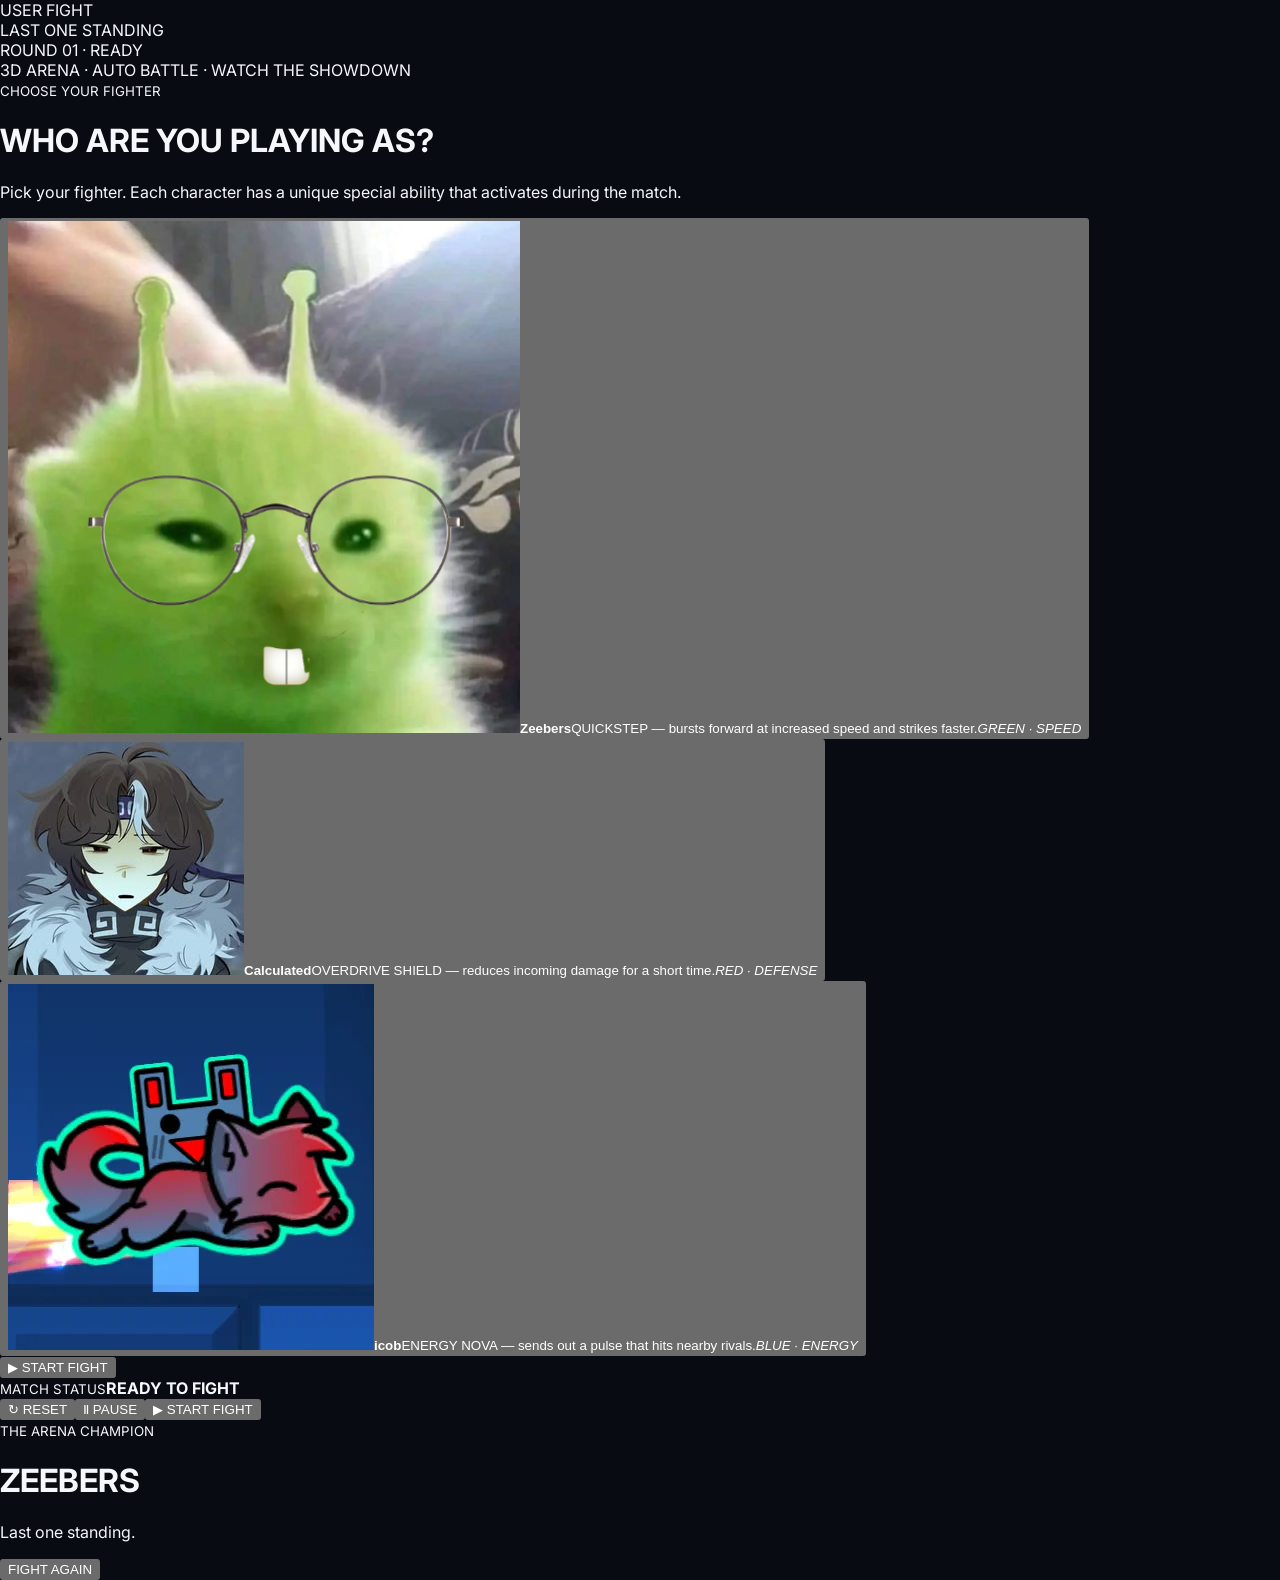
==== index.html @ 6d0754a8 "Fix start screen and add fighter selection and special abilities" ====
<!doctype html>
<html lang="en">
<head>
<meta charset="utf-8">
<meta name="viewport" content="width=device-width,initial-scale=1">
<meta name="theme-color" content="#080b12">
<title>USER FIGHT — Last One Standing</title>
<style>
@import url('https://fonts.googleapis.com/css2?family=Barlow+Condensed:wght@500;600;700;800;900&family=Inter:wght@400;500;600;700;800&display=swap');
:root{color-scheme:dark;--bg:#080b12;--panel:rgba(13,18,29,.88);--line:rgba(255,255,255,.1);--muted:#8490a5}
*{box-sizing:border-box}body{margin:0;background:var(--bg);color:#f5f7fb;font-family:Inter,system-ui,sans-serif;overflow:hidden}
#scene{position:fixed;inset:0}canvas{display:block;width:100%;height:100%}
.vignette{position:fixed;inset:0;pointer-events:none;background:radial-gradient(ellipse at 50% 48%,transparent 30%,rgba(3,5,10,.35) 100%),linear-gradient(180deg,rgba(4,7,13,.55),transparent 25%,transparent 70%,rgba(4,7,13,.65)}
.top{position:fixed;top:22px;left:26px;right:26px;display:flex;align-items:center;justify-content:space-between;pointer-events:none}
.brand{font:900 25px 'Barlow Condensed',sans-serif;letter-spacing:2px}.brand span{color:#9efc78}.sub{font-size:10px;letter-spacing:2.8px;color:#8792a5;margin-top:2px}
.pill{border:1px solid var(--line);background:rgba(10,14,23,.75);border-radius:999px;padding:9px 14px;font-size:10px;letter-spacing:1.8px;color:#cbd4e3}
.hud{position:fixed;top:100px;left:26px;width:min(270px,calc(100vw - 52px));display:grid;gap:10px}
.fighter{padding:13px 14px;background:var(--panel);border:1px solid var(--line);border-radius:12px;backdrop-filter:blur(16px);transition:.25s}
.fighter.out{opacity:.38;filter:grayscale(1)}.fighter-head{display:flex;align-items:center;justify-content:space-between;margin-bottom:10px}
.name{display:flex;align-items:center;gap:9px;font-weight:800;font-size:13px;letter-spacing:.4px}.dot{width:9px;height:9px;border-radius:50%;box-shadow:0 0 13px currentColor}
.hptext{font:700 11px 'Barlow Condensed';letter-spacing:1px;color:#b9c4d4}
.bar{height:7px;background:#252c3a;border-radius:9px;overflow:hidden}.fill{height:100%;width:100%;border-radius:9px;transition:width .2s}
.footer{position:fixed;left:26px;right:26px;bottom:22px;display:flex;align-items:end;justify-content:space-between;gap:14px}
.status{background:var(--panel);border:1px solid var(--line);border-radius:12px;padding:12px 15px;min-width:180px;backdrop-filter:blur(16px)}
.status small{display:block;color:var(--muted);font-size:9px;letter-spacing:2px;margin-bottom:4px}.status strong{font:800 22px 'Barlow Condensed';letter-spacing:1px}
.controls{display:flex;gap:8px;pointer-events:auto}
button{border:1px solid rgba(255,255,255,.16);background:rgba(16,22,34,.9);color:#f5f7fb;border-radius:9px;padding:12px 17px;font:800 11px Inter;letter-spacing:1px;cursor:pointer;backdrop-filter:blur(12px);transition:.2s}
button:hover{background:#273247;transform:translateY(-2px)}button.primary{background:#a2fa7d;color:#09110a;border-color:#a2fa7d}button.primary:hover{background:#c1ff9f}
.log{position:fixed;right:26px;top:100px;width:230px;max-height:210px;overflow:hidden;text-align:right;pointer-events:none}
.log div{font-size:10px;color:#b7c1d0;margin-bottom:8px;text-shadow:0 2px 8px #000}.log b{color:white}
.overlay{position:fixed;inset:0;display:grid;place-items:center;background:rgba(4,7,13,.5);backdrop-filter:blur(7px);opacity:0;pointer-events:none;transition:.35s}
.overlay.show{opacity:1;pointer-events:auto}.winner{padding:34px 45px;text-align:center;border:1px solid rgba(255,255,255,.18);border-radius:18px;background:rgba(10,15,24,.92);box-shadow:0 20px 90px #0008;min-width:min(390px,90vw)}
.winner small{font-size:10px;letter-spacing:4px;color:#a6b2c5}.winner h1{font:900 clamp(48px,10vw,76px)/.95 'Barlow Condensed';margin:14px 0 8px;text-transform:uppercase}.winner p{color:#aab5c6;font-size:12px;margin:0 0 22px}
.hint{position:fixed;right:26px;bottom:95px;color:#8792a5;font-size:9px;letter-spacing:1.5px;text-align:right}
.ready-screen{position:fixed;inset:0;z-index:20;display:grid;place-items:center;padding:18px;background:rgba(4,7,13,.78);backdrop-filter:blur(9px);transition:opacity .25s,visibility .25s}
.ready-screen.hidden{opacity:0;visibility:hidden;pointer-events:none}
.ready-card{text-align:center;width:min(760px,100%);max-height:92vh;overflow:auto;padding:28px;border:1px solid rgba(255,255,255,.16);border-radius:18px;background:rgba(9,14,23,.98);box-shadow:0 20px 80px #0009}
.ready-card small{color:#a6b2c5;font-size:10px;letter-spacing:4px}
.ready-card h1{font:900 clamp(38px,8vw,62px)/.95 'Barlow Condensed';margin:12px 0 8px}
.ready-card p{font-size:12px;color:#aab5c6;margin:0 0 20px}
.ready-card button{font-size:14px;padding:16px 30px;min-width:210px;box-shadow:0 0 28px #a2fa7d35}\n.pick-grid{display:grid;grid-template-columns:repeat(3,minmax(0,1fr));gap:12px;margin:22px 0}\n.pick-card{min-width:0;text-align:left;padding:14px;border:1px solid #ffffff22;border-radius:13px;background:#111a29;color:#fff;cursor:pointer;transition:.2s}\n.pick-card.selected{border:2px solid var(--pick);background:#1a2736;box-shadow:0 0 24px color-mix(in srgb,var(--pick) 25%,transparent)}\n.pick-card img{width:100%;aspect-ratio:1;object-fit:cover;border-radius:9px;background:#080b12;margin-bottom:10px}\n.pick-card strong{display:block;font-size:14px;margin-bottom:5px}\n.pick-card span{display:block;font-size:11px;line-height:1.5;color:#aab5c6}\n.pick-card em{display:block;font-style:normal;font-size:9px;letter-spacing:1.3px;color:var(--pick);margin-top:9px}\n.fighter .ability-line{font-size:9px;letter-spacing:.5px;color:#aebbd0;margin-top:8px}\n#start{position:relative;z-index:10;box-shadow:0 0 18px #a2fa7d33}\n@media(max-width:600px){.ready-card{padding:20px 14px}.pick-grid{gap:7px}.pick-card{padding:8px}.pick-card strong{font-size:11px}.pick-card span{font-size:9px}.pick-card em{font-size:8px}}
@media(max-width:650px){.top{top:14px;left:14px;right:14px}.brand{font-size:21px}.hud{top:76px;left:14px;width:190px;gap:7px}.fighter{padding:10px}.log{right:14px;top:76px;width:135px}.footer{left:14px;right:14px;bottom:14px;align-items:stretch;flex-direction:column}.status{min-width:0;padding:9px 12px}.status strong{font-size:18px}.controls button{flex:1;padding:11px 8px}.hint{display:none}.pill{font-size:8px;padding:7px 9px}}
</style>
</head>
<body>
<div id="scene"></div><div class="vignette"></div>
<header class="top"><div><div class="brand">USER <span>FIGHT</span></div><div class="sub">LAST ONE STANDING</div></div><div class="pill" id="round">ROUND 01 · READY</div></header>
<section class="hud" id="hud"></section><aside class="log" id="log"></aside>
<div class="hint">3D ARENA · AUTO BATTLE · WATCH THE SHOWDOWN</div>
<div class="ready-screen" id="readyScreen"><div class="ready-card"><small>CHOOSE YOUR FIGHTER</small><h1>WHO ARE YOU PLAYING AS?</h1><p>Pick your fighter. Each character has a unique special ability that activates during the match.</p><div class="pick-grid" id="pickGrid"><button class="pick-card selected" data-pick="0" style="--pick:#48ed72"><img src="pfp/zeebers.png" alt="Zeebers"><strong>Zeebers</strong><span>QUICKSTEP — bursts forward at increased speed and strikes faster.</span><em>GREEN · SPEED</em></button><button class="pick-card" data-pick="1" style="--pick:#ff4e59"><img src="pfp/calculated.png" alt="Calculated"><strong>Calculated</strong><span>OVERDRIVE SHIELD — reduces incoming damage for a short time.</span><em>RED · DEFENSE</em></button><button class="pick-card" data-pick="2" style="--pick:#4d8dff"><img src="pfp/icob.png" alt="icob"><strong>icob</strong><span>ENERGY NOVA — sends out a pulse that hits nearby rivals.</span><em>BLUE · ENERGY</em></button></div><button class="primary" id="bigStart">▶ START FIGHT</button></div></div>
<footer class="footer"><div class="status"><small>MATCH STATUS</small><strong id="status">READY TO FIGHT</strong></div><div class="controls"><button id="reset">↻ RESET</button><button id="pause">Ⅱ PAUSE</button><button class="primary" id="start">▶ START FIGHT</button></div></footer>
<div class="overlay" id="overlay"><div class="winner"><small>THE ARENA CHAMPION</small><h1 id="winnerName">ZEEBERS</h1><p id="winnerText">Last one standing.</p><button class="primary" id="again">FIGHT AGAIN</button></div></div>
<script type="importmap">{"imports":{"three":"https://cdn.jsdelivr.net/npm/three@0.160.0/build/three.module.js"}}</script>
<script type="module">
import * as THREE from 'three';
const mount=document.querySelector('#scene');
const scene=new THREE.Scene();scene.background=new THREE.Color(0x080b12);scene.fog=new THREE.FogExp2(0x080b12,.025);
const camera=new THREE.PerspectiveCamera(48,innerWidth/innerHeight,.1,100);camera.position.set(0,10,17);camera.lookAt(0,1,0);
const renderer=new THREE.WebGLRenderer({antialias:true});renderer.setPixelRatio(Math.min(devicePixelRatio,2));renderer.setSize(innerWidth,innerHeight);renderer.shadowMap.enabled=true;renderer.shadowMap.type=THREE.PCFSoftShadowMap;renderer.toneMapping=THREE.ACESFilmicToneMapping;renderer.toneMappingExposure=1.25;mount.appendChild(renderer.domElement);
scene.add(new THREE.HemisphereLight(0xa9c9ff,0x17101f,2));
const key=new THREE.DirectionalLight(0xffffff,3.2);key.position.set(-5,12,7);key.castShadow=true;key.shadow.mapSize.set(2048,2048);scene.add(key);
const rim=new THREE.PointLight(0x5c79ff,35,25);rim.position.set(7,5,-5);scene.add(rim);
const floor=new THREE.Mesh(new THREE.CylinderGeometry(9,9,.5,64),new THREE.MeshStandardMaterial({color:0x151c2a,metalness:.55,roughness:.55}));floor.position.y=-.28;floor.receiveShadow=true;scene.add(floor);
const ring=new THREE.Mesh(new THREE.TorusGeometry(8.65,.07,10,100),new THREE.MeshBasicMaterial({color:0x8294b7}));ring.rotation.x=Math.PI/2;ring.position.y=.02;scene.add(ring);
for(let i=0;i<24;i++){const a=i/24*Math.PI*2;const p=new THREE.Mesh(new THREE.BoxGeometry(.16,.65,.16),new THREE.MeshStandardMaterial({color:0x34425b,emissive:0x101d35,metalness:.6}));p.position.set(Math.cos(a)*8.6,.25,Math.sin(a)*8.6);p.castShadow=true;scene.add(p)}
const grid=new THREE.GridHelper(40,40,0x253047,0x151d2b);grid.position.y=-.55;scene.add(grid);
const fighters=[
 {name:'Zeebers',slug:'zeebers',color:0x48ed72,hex:'#48ed72',hp:100,ability:'QUICKSTEP'},
 {name:'Calculated',slug:'calculated',color:0xff4e59,hex:'#ff4e59',hp:100,ability:'OVERDRIVE SHIELD'},
 {name:'icob',slug:'icob',color:0x4d8dff,hex:'#4d8dff',hp:100,ability:'ENERGY NOVA'}
];
// Put each fighter's square avatar image in /pfp using these exact filenames.
const pfpLoader=new THREE.TextureLoader();
function loadPfp(f){
 const texture=pfpLoader.load('pfp/'+f.slug+'.png',undefined,undefined,()=>console.info('No pfp/'+f.slug+'.png found; using the default head.'));
 texture.colorSpace=THREE.SRGBColorSpace;
 return texture;
}
const hud=document.querySelector('#hud');
fighters.forEach((f,i)=>{const el=document.createElement('div');el.className='fighter';el.innerHTML='<div class="fighter-head"><div class="name"><i class="dot" style="background:'+f.hex+';color:'+f.hex+'"></i>'+f.name+' <span class="you-tag" id="you'+i+'" style="display:none;color:'+f.hex+';font-size:9px">YOU</span></div><span class="hptext" id="hptext'+i+'">100 / 100</span></div><div class="bar"><div class="fill" id="hp'+i+'" style="background:'+f.hex+';box-shadow:0 0 12px '+f.hex+'"></div></div><div class="ability-line" id="ability'+i+'">SPECIAL: '+f.ability+'</div>';hud.appendChild(el);f.el=el;f.hpEl=el.querySelector('.fill');f.hpText=el.querySelector('.hptext');f.abilityEl=el.querySelector('.ability-line');f.youEl=el.querySelector('.you-tag')});
function makeFighter(f,i){
 const root=new THREE.Group();scene.add(root);
 const mat=new THREE.MeshStandardMaterial({color:f.color,roughness:.38,metalness:.2,emissive:f.color,emissiveIntensity:.12});
 const dark=new THREE.MeshStandardMaterial({color:0x111827,metalness:.3,roughness:.5});
 const body=new THREE.Mesh(new THREE.CapsuleGeometry(.42,.78,6,12),mat);body.position.y=1.12;body.castShadow=true;root.add(body);
 const avatarTexture=loadPfp(f);
 const headMaterial=new THREE.MeshStandardMaterial({color:0xffffff,map:avatarTexture,roughness:.72});
 const head=new THREE.Mesh(new THREE.SphereGeometry(.38,32,24),headMaterial);head.position.y=1.92;head.castShadow=true;root.add(head);
 const visor=new THREE.Mesh(new THREE.BoxGeometry(.42,.1,.16),new THREE.MeshBasicMaterial({color:f.color}));visor.position.set(0,1.98,.29);root.add(visor);
 const arms=[];for(const s of [-1,1]){const arm=new THREE.Mesh(new THREE.CapsuleGeometry(.13,.48,4,8),mat);arm.position.set(s*.53,1.25,0);arm.rotation.z=s*-.25;arm.castShadow=true;root.add(arm);arms.push(arm)}
 for(const s of [-1,1]){const leg=new THREE.Mesh(new THREE.CapsuleGeometry(.16,.48,4,8),dark);leg.position.set(s*.2,.43,0);leg.castShadow=true;root.add(leg)}
 const aura=new THREE.Mesh(new THREE.TorusGeometry(.62,.035,8,32),new THREE.MeshBasicMaterial({color:f.color,transparent:true,opacity:.85}));aura.rotation.x=Math.PI/2;aura.position.y=.08;root.add(aura);
 const glow=new THREE.PointLight(f.color,2.3,4);glow.position.y=1.2;root.add(glow);
 f.root=root;f.body=body;f.arms=arms;f.aura=aura;f.glow=glow;f.alive=true;f.hp=100;f.cooldown=Math.random();f.hitFlash=0;f.phase=Math.random()*6;f.abilityCooldown=3+i*1.7;f.speedBoost=0;f.shieldTime=0;
 const start=[[-4,0],[4,0],[0,-4.4]][i];root.position.set(start[0],0,start[1]);return f;
}
fighters.forEach(makeFighter);
let running=false,ended=false,elapsed=0,last=0,round=1,logs=[],selectedFighter=0;
const status=document.querySelector('#status'),logEl=document.querySelector('#log'),overlay=document.querySelector('#overlay');
function log(msg){logs.unshift(msg);logs=logs.slice(0,5);logEl.innerHTML=logs.map(x=>'<div>'+x+'</div>').join('')}
function updateHud(){fighters.forEach((f,i)=>{f.hpEl.style.width=Math.max(0,f.hp)+'%';f.hpText.textContent=Math.ceil(f.hp)+' / 100';f.el.classList.toggle('out',!f.alive);f.youEl.style.display=i===selectedFighter?'inline':'none';f.abilityEl.textContent='SPECIAL: '+f.ability+(f.shieldTime>0?' · SHIELDED':f.speedBoost>0?' · QUICKSTEP ACTIVE':f.abilityCooldown>0?' · CHARGING':' · READY')})}\nfunction chooseFighter(i){if(running)return;selectedFighter=i;document.querySelectorAll('.pick-card').forEach(card=>card.classList.toggle('selected',Number(card.dataset.pick)===i));updateHud();}\ndocument.querySelectorAll('.pick-card').forEach(card=>card.addEventListener('click',()=>chooseFighter(Number(card.dataset.pick))));
function reset(){running=false;ended=false;document.querySelector('#readyScreen').classList.remove('hidden');elapsed=0;logs=[];logEl.innerHTML='';overlay.classList.remove('show');status.textContent='READY TO FIGHT';document.querySelector('#round').textContent='ROUND '+String(round).padStart(2,'0')+' · READY';fighters.forEach((f,i)=>{f.hp=100;f.alive=true;f.cooldown=.5+i*.2;f.abilityCooldown=3+i*1.7;f.speedBoost=0;f.shieldTime=0;f.root.visible=true;f.root.position.set([[-4,0],[4,0],[0,-4.4]][i][0],0,[[-4,0],[4,0],[0,-4.4]][i][1]);f.root.rotation.set(0,0,0);f.body.material.emissiveIntensity=.12});updateHud();document.querySelector('#pause').textContent='Ⅱ PAUSE';document.querySelector('#start').textContent='▶ START FIGHT'}
function finish(w){running=false;ended=true;status.textContent='MATCH COMPLETE';document.querySelector('#round').textContent='ROUND '+String(round).padStart(2,'0')+' · COMPLETE';document.querySelector('#winnerName').textContent=w.name;document.querySelector('#winnerName').style.color=w.hex;document.querySelector('#winnerText').textContent=w.name+' is the last one standing.';overlay.classList.add('show');log('<b>'+w.name+'</b> wins the match!')}
function damage(f,amount,attacker){if(!f.alive)return;if(f.shieldTime>0)amount*=.45;f.hp=Math.max(0,f.hp-amount);f.hitFlash=.22;f.root.position.x+=Math.sign(f.root.position.x-attacker.root.position.x)*.22;f.root.position.z+=Math.sign(f.root.position.z-attacker.root.position.z)*.22;updateHud();if(f.hp<=0){f.alive=false;f.root.rotation.z=(Math.random()-.5)*.35;f.root.position.y=-.18;log('<b>'+f.name+'</b> has been eliminated');const alive=fighters.filter(x=>x.alive);if(alive.length===1)finish(alive[0])}}
function start(){if(ended)reset();document.querySelector('#readyScreen').classList.add('hidden');running=true;status.textContent='FIGHT IN PROGRESS';document.querySelector('#round').textContent='ROUND '+String(round).padStart(2,'0')+' · LIVE';document.querySelector('#start').textContent='▶ RESTART';log('The match is underway!')}
document.querySelector('#start').onclick=()=>start();document.querySelector('#bigStart').onclick=()=>start();document.querySelector('#reset').onclick=()=>{round++;reset()};document.querySelector('#again').onclick=()=>{round++;reset();start()};document.querySelector('#pause').onclick=()=>{if(ended)return;running=!running;status.textContent=running?'FIGHT IN PROGRESS':'MATCH PAUSED';document.querySelector('#pause').textContent=running?'Ⅱ PAUSE':'▶ RESUME'};
const clock=new THREE.Clock();
function animate(){requestAnimationFrame(animate);const dt=Math.min(clock.getDelta(),.04);elapsed+=dt;
 if(running){fighters.forEach((f)=>{if(!f.alive)return;f.cooldown-=dt;f.abilityCooldown-=dt;f.speedBoost=Math.max(0,f.speedBoost-dt);f.shieldTime=Math.max(0,f.shieldTime-dt);const others=fighters.filter(o=>o!==f&&o.alive);if(!others.length)return;\n if(f.abilityCooldown<=0){if(f.slug==='zeebers'){f.speedBoost=2.4;f.abilityCooldown=9;log('<b style="color:'+f.hex+'">Zeebers</b> activates QUICKSTEP!')}else if(f.slug==='calculated'){f.shieldTime=3;f.abilityCooldown=10;log('<b style="color:'+f.hex+'">Calculated</b> activates OVERDRIVE SHIELD!')}else{f.abilityCooldown=11;log('<b style="color:'+f.hex+'">icob</b> unleashes ENERGY NOVA!');others.forEach(enemy=>{if(f.root.position.distanceTo(enemy.root.position)<5)damage(enemy,12,f)})}}
 let target=others.reduce((a,b)=>f.root.position.distanceTo(a.root.position)<f.root.position.distanceTo(b.root.position)?a:b);
 const dx=target.root.position.x-f.root.position.x,dz=target.root.position.z-f.root.position.z,dist=Math.hypot(dx,dz)||1;
 f.root.rotation.y=Math.atan2(dx,dz);
 if(dist>1.55){f.root.position.x+=dx/dist*dt*(f.speedBoost>0?3.1:1.5);f.root.position.z+=dz/dist*dt*(f.speedBoost>0?3.1:1.5)}
 f.root.position.x=Math.max(-7.7,Math.min(7.7,f.root.position.x));f.root.position.z=Math.max(-7.7,Math.min(7.7,f.root.position.z));
 f.root.position.y=Math.abs(Math.sin(elapsed*7+f.phase))*.055;
 f.body.rotation.x=Math.sin(elapsed*5+f.phase)*.04;
 f.arms.forEach((a,j)=>{a.rotation.x=Math.sin(elapsed*8+f.phase+j*Math.PI)*.16});
 f.aura.rotation.z+=dt*.8;
 if(dist<1.9&&f.cooldown<=0){f.cooldown=.8+Math.random()*.5;f.arms.forEach(a=>a.rotation.x=-.9);damage(target,8+Math.random()*8,f);log('<b style="color:'+f.hex+'">'+f.name+'</b> lands a hit on <b>'+target.name+'</b>')}
 if(f.hitFlash>0){f.hitFlash-=dt;f.body.material.emissiveIntensity=.8}else f.body.material.emissiveIntensity=.12;
 });}
 const t=clock.elapsedTime;camera.position.x=Math.sin(t*.12)*.8;camera.position.z=17+Math.sin(t*.16)*.4;camera.lookAt(0,.8,0);renderer.render(scene,camera)}
animate();
addEventListener('resize',()=>{camera.aspect=innerWidth/innerHeight;camera.updateProjectionMatrix();renderer.setSize(innerWidth,innerHeight);renderer.setPixelRatio(Math.min(devicePixelRatio,2))});
updateHud();chooseFighter(0);log('Choose your fighter and start the match'); 
</script>
</body></html>
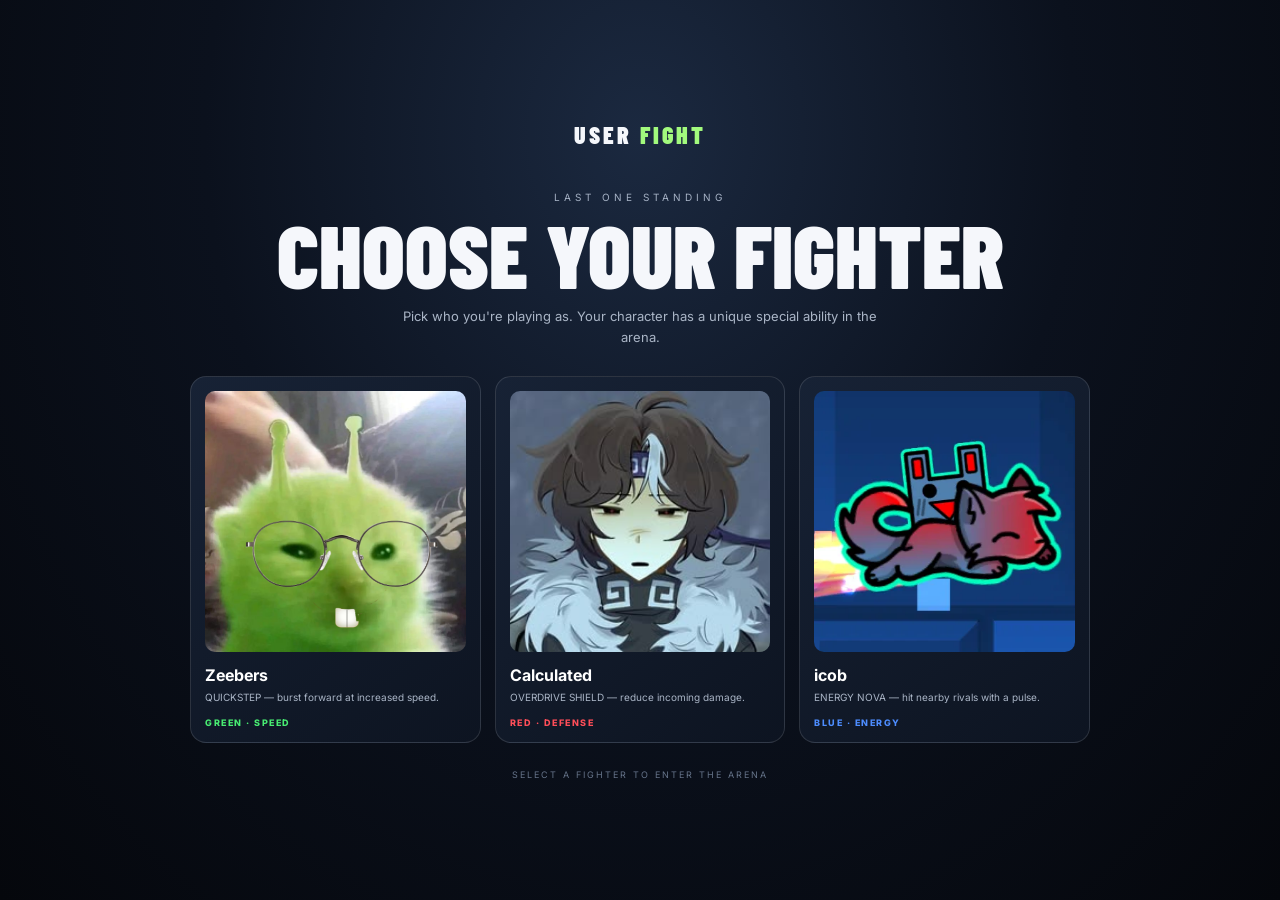
==== commit cba5c880: "Make index a dedicated fighter selection screen" ====
--- a/index.html
+++ b/index.html
@@ -1,127 +1,14 @@
 <!doctype html>
-<html lang="en">
-<head>
-<meta charset="utf-8">
-<meta name="viewport" content="width=device-width,initial-scale=1">
-<meta name="theme-color" content="#080b12">
-<title>USER FIGHT — Last One Standing</title>
+<html lang="en"><head><meta charset="utf-8"><meta name="viewport" content="width=device-width,initial-scale=1"><meta name="theme-color" content="#080b12"><title>USER FIGHT — Choose Your Fighter</title>
 <style>
-@import url('https://fonts.googleapis.com/css2?family=Barlow+Condensed:wght@500;600;700;800;900&family=Inter:wght@400;500;600;700;800&display=swap');
-:root{color-scheme:dark;--bg:#080b12;--panel:rgba(13,18,29,.88);--line:rgba(255,255,255,.1);--muted:#8490a5}
-*{box-sizing:border-box}body{margin:0;background:var(--bg);color:#f5f7fb;font-family:Inter,system-ui,sans-serif;overflow:hidden}
-#scene{position:fixed;inset:0}canvas{display:block;width:100%;height:100%}
-.vignette{position:fixed;inset:0;pointer-events:none;background:radial-gradient(ellipse at 50% 48%,transparent 30%,rgba(3,5,10,.35) 100%),linear-gradient(180deg,rgba(4,7,13,.55),transparent 25%,transparent 70%,rgba(4,7,13,.65)}
-.top{position:fixed;top:22px;left:26px;right:26px;display:flex;align-items:center;justify-content:space-between;pointer-events:none}
-.brand{font:900 25px 'Barlow Condensed',sans-serif;letter-spacing:2px}.brand span{color:#9efc78}.sub{font-size:10px;letter-spacing:2.8px;color:#8792a5;margin-top:2px}
-.pill{border:1px solid var(--line);background:rgba(10,14,23,.75);border-radius:999px;padding:9px 14px;font-size:10px;letter-spacing:1.8px;color:#cbd4e3}
-.hud{position:fixed;top:100px;left:26px;width:min(270px,calc(100vw - 52px));display:grid;gap:10px}
-.fighter{padding:13px 14px;background:var(--panel);border:1px solid var(--line);border-radius:12px;backdrop-filter:blur(16px);transition:.25s}
-.fighter.out{opacity:.38;filter:grayscale(1)}.fighter-head{display:flex;align-items:center;justify-content:space-between;margin-bottom:10px}
-.name{display:flex;align-items:center;gap:9px;font-weight:800;font-size:13px;letter-spacing:.4px}.dot{width:9px;height:9px;border-radius:50%;box-shadow:0 0 13px currentColor}
-.hptext{font:700 11px 'Barlow Condensed';letter-spacing:1px;color:#b9c4d4}
-.bar{height:7px;background:#252c3a;border-radius:9px;overflow:hidden}.fill{height:100%;width:100%;border-radius:9px;transition:width .2s}
-.footer{position:fixed;left:26px;right:26px;bottom:22px;display:flex;align-items:end;justify-content:space-between;gap:14px}
-.status{background:var(--panel);border:1px solid var(--line);border-radius:12px;padding:12px 15px;min-width:180px;backdrop-filter:blur(16px)}
-.status small{display:block;color:var(--muted);font-size:9px;letter-spacing:2px;margin-bottom:4px}.status strong{font:800 22px 'Barlow Condensed';letter-spacing:1px}
-.controls{display:flex;gap:8px;pointer-events:auto}
-button{border:1px solid rgba(255,255,255,.16);background:rgba(16,22,34,.9);color:#f5f7fb;border-radius:9px;padding:12px 17px;font:800 11px Inter;letter-spacing:1px;cursor:pointer;backdrop-filter:blur(12px);transition:.2s}
-button:hover{background:#273247;transform:translateY(-2px)}button.primary{background:#a2fa7d;color:#09110a;border-color:#a2fa7d}button.primary:hover{background:#c1ff9f}
-.log{position:fixed;right:26px;top:100px;width:230px;max-height:210px;overflow:hidden;text-align:right;pointer-events:none}
-.log div{font-size:10px;color:#b7c1d0;margin-bottom:8px;text-shadow:0 2px 8px #000}.log b{color:white}
-.overlay{position:fixed;inset:0;display:grid;place-items:center;background:rgba(4,7,13,.5);backdrop-filter:blur(7px);opacity:0;pointer-events:none;transition:.35s}
-.overlay.show{opacity:1;pointer-events:auto}.winner{padding:34px 45px;text-align:center;border:1px solid rgba(255,255,255,.18);border-radius:18px;background:rgba(10,15,24,.92);box-shadow:0 20px 90px #0008;min-width:min(390px,90vw)}
-.winner small{font-size:10px;letter-spacing:4px;color:#a6b2c5}.winner h1{font:900 clamp(48px,10vw,76px)/.95 'Barlow Condensed';margin:14px 0 8px;text-transform:uppercase}.winner p{color:#aab5c6;font-size:12px;margin:0 0 22px}
-.hint{position:fixed;right:26px;bottom:95px;color:#8792a5;font-size:9px;letter-spacing:1.5px;text-align:right}
-.ready-screen{position:fixed;inset:0;z-index:20;display:grid;place-items:center;padding:18px;background:rgba(4,7,13,.78);backdrop-filter:blur(9px);transition:opacity .25s,visibility .25s}
-.ready-screen.hidden{opacity:0;visibility:hidden;pointer-events:none}
-.ready-card{text-align:center;width:min(760px,100%);max-height:92vh;overflow:auto;padding:28px;border:1px solid rgba(255,255,255,.16);border-radius:18px;background:rgba(9,14,23,.98);box-shadow:0 20px 80px #0009}
-.ready-card small{color:#a6b2c5;font-size:10px;letter-spacing:4px}
-.ready-card h1{font:900 clamp(38px,8vw,62px)/.95 'Barlow Condensed';margin:12px 0 8px}
-.ready-card p{font-size:12px;color:#aab5c6;margin:0 0 20px}
-.ready-card button{font-size:14px;padding:16px 30px;min-width:210px;box-shadow:0 0 28px #a2fa7d35}\n.pick-grid{display:grid;grid-template-columns:repeat(3,minmax(0,1fr));gap:12px;margin:22px 0}\n.pick-card{min-width:0;text-align:left;padding:14px;border:1px solid #ffffff22;border-radius:13px;background:#111a29;color:#fff;cursor:pointer;transition:.2s}\n.pick-card.selected{border:2px solid var(--pick);background:#1a2736;box-shadow:0 0 24px color-mix(in srgb,var(--pick) 25%,transparent)}\n.pick-card img{width:100%;aspect-ratio:1;object-fit:cover;border-radius:9px;background:#080b12;margin-bottom:10px}\n.pick-card strong{display:block;font-size:14px;margin-bottom:5px}\n.pick-card span{display:block;font-size:11px;line-height:1.5;color:#aab5c6}\n.pick-card em{display:block;font-style:normal;font-size:9px;letter-spacing:1.3px;color:var(--pick);margin-top:9px}\n.fighter .ability-line{font-size:9px;letter-spacing:.5px;color:#aebbd0;margin-top:8px}\n#start{position:relative;z-index:10;box-shadow:0 0 18px #a2fa7d33}\n@media(max-width:600px){.ready-card{padding:20px 14px}.pick-grid{gap:7px}.pick-card{padding:8px}.pick-card strong{font-size:11px}.pick-card span{font-size:9px}.pick-card em{font-size:8px}}
-@media(max-width:650px){.top{top:14px;left:14px;right:14px}.brand{font-size:21px}.hud{top:76px;left:14px;width:190px;gap:7px}.fighter{padding:10px}.log{right:14px;top:76px;width:135px}.footer{left:14px;right:14px;bottom:14px;align-items:stretch;flex-direction:column}.status{min-width:0;padding:9px 12px}.status strong{font-size:18px}.controls button{flex:1;padding:11px 8px}.hint{display:none}.pill{font-size:8px;padding:7px 9px}}
-</style>
-</head>
-<body>
-<div id="scene"></div><div class="vignette"></div>
-<header class="top"><div><div class="brand">USER <span>FIGHT</span></div><div class="sub">LAST ONE STANDING</div></div><div class="pill" id="round">ROUND 01 · READY</div></header>
-<section class="hud" id="hud"></section><aside class="log" id="log"></aside>
-<div class="hint">3D ARENA · AUTO BATTLE · WATCH THE SHOWDOWN</div>
-<div class="ready-screen" id="readyScreen"><div class="ready-card"><small>CHOOSE YOUR FIGHTER</small><h1>WHO ARE YOU PLAYING AS?</h1><p>Pick your fighter. Each character has a unique special ability that activates during the match.</p><div class="pick-grid" id="pickGrid"><button class="pick-card selected" data-pick="0" style="--pick:#48ed72"><img src="pfp/zeebers.png" alt="Zeebers"><strong>Zeebers</strong><span>QUICKSTEP — bursts forward at increased speed and strikes faster.</span><em>GREEN · SPEED</em></button><button class="pick-card" data-pick="1" style="--pick:#ff4e59"><img src="pfp/calculated.png" alt="Calculated"><strong>Calculated</strong><span>OVERDRIVE SHIELD — reduces incoming damage for a short time.</span><em>RED · DEFENSE</em></button><button class="pick-card" data-pick="2" style="--pick:#4d8dff"><img src="pfp/icob.png" alt="icob"><strong>icob</strong><span>ENERGY NOVA — sends out a pulse that hits nearby rivals.</span><em>BLUE · ENERGY</em></button></div><button class="primary" id="bigStart">▶ START FIGHT</button></div></div>
-<footer class="footer"><div class="status"><small>MATCH STATUS</small><strong id="status">READY TO FIGHT</strong></div><div class="controls"><button id="reset">↻ RESET</button><button id="pause">Ⅱ PAUSE</button><button class="primary" id="start">▶ START FIGHT</button></div></footer>
-<div class="overlay" id="overlay"><div class="winner"><small>THE ARENA CHAMPION</small><h1 id="winnerName">ZEEBERS</h1><p id="winnerText">Last one standing.</p><button class="primary" id="again">FIGHT AGAIN</button></div></div>
-<script type="importmap">{"imports":{"three":"https://cdn.jsdelivr.net/npm/three@0.160.0/build/three.module.js"}}</script>
-<script type="module">
-import * as THREE from 'three';
-const mount=document.querySelector('#scene');
-const scene=new THREE.Scene();scene.background=new THREE.Color(0x080b12);scene.fog=new THREE.FogExp2(0x080b12,.025);
-const camera=new THREE.PerspectiveCamera(48,innerWidth/innerHeight,.1,100);camera.position.set(0,10,17);camera.lookAt(0,1,0);
-const renderer=new THREE.WebGLRenderer({antialias:true});renderer.setPixelRatio(Math.min(devicePixelRatio,2));renderer.setSize(innerWidth,innerHeight);renderer.shadowMap.enabled=true;renderer.shadowMap.type=THREE.PCFSoftShadowMap;renderer.toneMapping=THREE.ACESFilmicToneMapping;renderer.toneMappingExposure=1.25;mount.appendChild(renderer.domElement);
-scene.add(new THREE.HemisphereLight(0xa9c9ff,0x17101f,2));
-const key=new THREE.DirectionalLight(0xffffff,3.2);key.position.set(-5,12,7);key.castShadow=true;key.shadow.mapSize.set(2048,2048);scene.add(key);
-const rim=new THREE.PointLight(0x5c79ff,35,25);rim.position.set(7,5,-5);scene.add(rim);
-const floor=new THREE.Mesh(new THREE.CylinderGeometry(9,9,.5,64),new THREE.MeshStandardMaterial({color:0x151c2a,metalness:.55,roughness:.55}));floor.position.y=-.28;floor.receiveShadow=true;scene.add(floor);
-const ring=new THREE.Mesh(new THREE.TorusGeometry(8.65,.07,10,100),new THREE.MeshBasicMaterial({color:0x8294b7}));ring.rotation.x=Math.PI/2;ring.position.y=.02;scene.add(ring);
-for(let i=0;i<24;i++){const a=i/24*Math.PI*2;const p=new THREE.Mesh(new THREE.BoxGeometry(.16,.65,.16),new THREE.MeshStandardMaterial({color:0x34425b,emissive:0x101d35,metalness:.6}));p.position.set(Math.cos(a)*8.6,.25,Math.sin(a)*8.6);p.castShadow=true;scene.add(p)}
-const grid=new THREE.GridHelper(40,40,0x253047,0x151d2b);grid.position.y=-.55;scene.add(grid);
-const fighters=[
- {name:'Zeebers',slug:'zeebers',color:0x48ed72,hex:'#48ed72',hp:100,ability:'QUICKSTEP'},
- {name:'Calculated',slug:'calculated',color:0xff4e59,hex:'#ff4e59',hp:100,ability:'OVERDRIVE SHIELD'},
- {name:'icob',slug:'icob',color:0x4d8dff,hex:'#4d8dff',hp:100,ability:'ENERGY NOVA'}
-];
-// Put each fighter's square avatar image in /pfp using these exact filenames.
-const pfpLoader=new THREE.TextureLoader();
-function loadPfp(f){
- const texture=pfpLoader.load('pfp/'+f.slug+'.png',undefined,undefined,()=>console.info('No pfp/'+f.slug+'.png found; using the default head.'));
- texture.colorSpace=THREE.SRGBColorSpace;
- return texture;
-}
-const hud=document.querySelector('#hud');
-fighters.forEach((f,i)=>{const el=document.createElement('div');el.className='fighter';el.innerHTML='<div class="fighter-head"><div class="name"><i class="dot" style="background:'+f.hex+';color:'+f.hex+'"></i>'+f.name+' <span class="you-tag" id="you'+i+'" style="display:none;color:'+f.hex+';font-size:9px">YOU</span></div><span class="hptext" id="hptext'+i+'">100 / 100</span></div><div class="bar"><div class="fill" id="hp'+i+'" style="background:'+f.hex+';box-shadow:0 0 12px '+f.hex+'"></div></div><div class="ability-line" id="ability'+i+'">SPECIAL: '+f.ability+'</div>';hud.appendChild(el);f.el=el;f.hpEl=el.querySelector('.fill');f.hpText=el.querySelector('.hptext');f.abilityEl=el.querySelector('.ability-line');f.youEl=el.querySelector('.you-tag')});
-function makeFighter(f,i){
- const root=new THREE.Group();scene.add(root);
- const mat=new THREE.MeshStandardMaterial({color:f.color,roughness:.38,metalness:.2,emissive:f.color,emissiveIntensity:.12});
- const dark=new THREE.MeshStandardMaterial({color:0x111827,metalness:.3,roughness:.5});
- const body=new THREE.Mesh(new THREE.CapsuleGeometry(.42,.78,6,12),mat);body.position.y=1.12;body.castShadow=true;root.add(body);
- const avatarTexture=loadPfp(f);
- const headMaterial=new THREE.MeshStandardMaterial({color:0xffffff,map:avatarTexture,roughness:.72});
- const head=new THREE.Mesh(new THREE.SphereGeometry(.38,32,24),headMaterial);head.position.y=1.92;head.castShadow=true;root.add(head);
- const visor=new THREE.Mesh(new THREE.BoxGeometry(.42,.1,.16),new THREE.MeshBasicMaterial({color:f.color}));visor.position.set(0,1.98,.29);root.add(visor);
- const arms=[];for(const s of [-1,1]){const arm=new THREE.Mesh(new THREE.CapsuleGeometry(.13,.48,4,8),mat);arm.position.set(s*.53,1.25,0);arm.rotation.z=s*-.25;arm.castShadow=true;root.add(arm);arms.push(arm)}
- for(const s of [-1,1]){const leg=new THREE.Mesh(new THREE.CapsuleGeometry(.16,.48,4,8),dark);leg.position.set(s*.2,.43,0);leg.castShadow=true;root.add(leg)}
- const aura=new THREE.Mesh(new THREE.TorusGeometry(.62,.035,8,32),new THREE.MeshBasicMaterial({color:f.color,transparent:true,opacity:.85}));aura.rotation.x=Math.PI/2;aura.position.y=.08;root.add(aura);
- const glow=new THREE.PointLight(f.color,2.3,4);glow.position.y=1.2;root.add(glow);
- f.root=root;f.body=body;f.arms=arms;f.aura=aura;f.glow=glow;f.alive=true;f.hp=100;f.cooldown=Math.random();f.hitFlash=0;f.phase=Math.random()*6;f.abilityCooldown=3+i*1.7;f.speedBoost=0;f.shieldTime=0;
- const start=[[-4,0],[4,0],[0,-4.4]][i];root.position.set(start[0],0,start[1]);return f;
-}
-fighters.forEach(makeFighter);
-let running=false,ended=false,elapsed=0,last=0,round=1,logs=[],selectedFighter=0;
-const status=document.querySelector('#status'),logEl=document.querySelector('#log'),overlay=document.querySelector('#overlay');
-function log(msg){logs.unshift(msg);logs=logs.slice(0,5);logEl.innerHTML=logs.map(x=>'<div>'+x+'</div>').join('')}
-function updateHud(){fighters.forEach((f,i)=>{f.hpEl.style.width=Math.max(0,f.hp)+'%';f.hpText.textContent=Math.ceil(f.hp)+' / 100';f.el.classList.toggle('out',!f.alive);f.youEl.style.display=i===selectedFighter?'inline':'none';f.abilityEl.textContent='SPECIAL: '+f.ability+(f.shieldTime>0?' · SHIELDED':f.speedBoost>0?' · QUICKSTEP ACTIVE':f.abilityCooldown>0?' · CHARGING':' · READY')})}\nfunction chooseFighter(i){if(running)return;selectedFighter=i;document.querySelectorAll('.pick-card').forEach(card=>card.classList.toggle('selected',Number(card.dataset.pick)===i));updateHud();}\ndocument.querySelectorAll('.pick-card').forEach(card=>card.addEventListener('click',()=>chooseFighter(Number(card.dataset.pick))));
-function reset(){running=false;ended=false;document.querySelector('#readyScreen').classList.remove('hidden');elapsed=0;logs=[];logEl.innerHTML='';overlay.classList.remove('show');status.textContent='READY TO FIGHT';document.querySelector('#round').textContent='ROUND '+String(round).padStart(2,'0')+' · READY';fighters.forEach((f,i)=>{f.hp=100;f.alive=true;f.cooldown=.5+i*.2;f.abilityCooldown=3+i*1.7;f.speedBoost=0;f.shieldTime=0;f.root.visible=true;f.root.position.set([[-4,0],[4,0],[0,-4.4]][i][0],0,[[-4,0],[4,0],[0,-4.4]][i][1]);f.root.rotation.set(0,0,0);f.body.material.emissiveIntensity=.12});updateHud();document.querySelector('#pause').textContent='Ⅱ PAUSE';document.querySelector('#start').textContent='▶ START FIGHT'}
-function finish(w){running=false;ended=true;status.textContent='MATCH COMPLETE';document.querySelector('#round').textContent='ROUND '+String(round).padStart(2,'0')+' · COMPLETE';document.querySelector('#winnerName').textContent=w.name;document.querySelector('#winnerName').style.color=w.hex;document.querySelector('#winnerText').textContent=w.name+' is the last one standing.';overlay.classList.add('show');log('<b>'+w.name+'</b> wins the match!')}
-function damage(f,amount,attacker){if(!f.alive)return;if(f.shieldTime>0)amount*=.45;f.hp=Math.max(0,f.hp-amount);f.hitFlash=.22;f.root.position.x+=Math.sign(f.root.position.x-attacker.root.position.x)*.22;f.root.position.z+=Math.sign(f.root.position.z-attacker.root.position.z)*.22;updateHud();if(f.hp<=0){f.alive=false;f.root.rotation.z=(Math.random()-.5)*.35;f.root.position.y=-.18;log('<b>'+f.name+'</b> has been eliminated');const alive=fighters.filter(x=>x.alive);if(alive.length===1)finish(alive[0])}}
-function start(){if(ended)reset();document.querySelector('#readyScreen').classList.add('hidden');running=true;status.textContent='FIGHT IN PROGRESS';document.querySelector('#round').textContent='ROUND '+String(round).padStart(2,'0')+' · LIVE';document.querySelector('#start').textContent='▶ RESTART';log('The match is underway!')}
-document.querySelector('#start').onclick=()=>start();document.querySelector('#bigStart').onclick=()=>start();document.querySelector('#reset').onclick=()=>{round++;reset()};document.querySelector('#again').onclick=()=>{round++;reset();start()};document.querySelector('#pause').onclick=()=>{if(ended)return;running=!running;status.textContent=running?'FIGHT IN PROGRESS':'MATCH PAUSED';document.querySelector('#pause').textContent=running?'Ⅱ PAUSE':'▶ RESUME'};
-const clock=new THREE.Clock();
-function animate(){requestAnimationFrame(animate);const dt=Math.min(clock.getDelta(),.04);elapsed+=dt;
- if(running){fighters.forEach((f)=>{if(!f.alive)return;f.cooldown-=dt;f.abilityCooldown-=dt;f.speedBoost=Math.max(0,f.speedBoost-dt);f.shieldTime=Math.max(0,f.shieldTime-dt);const others=fighters.filter(o=>o!==f&&o.alive);if(!others.length)return;\n if(f.abilityCooldown<=0){if(f.slug==='zeebers'){f.speedBoost=2.4;f.abilityCooldown=9;log('<b style="color:'+f.hex+'">Zeebers</b> activates QUICKSTEP!')}else if(f.slug==='calculated'){f.shieldTime=3;f.abilityCooldown=10;log('<b style="color:'+f.hex+'">Calculated</b> activates OVERDRIVE SHIELD!')}else{f.abilityCooldown=11;log('<b style="color:'+f.hex+'">icob</b> unleashes ENERGY NOVA!');others.forEach(enemy=>{if(f.root.position.distanceTo(enemy.root.position)<5)damage(enemy,12,f)})}}
- let target=others.reduce((a,b)=>f.root.position.distanceTo(a.root.position)<f.root.position.distanceTo(b.root.position)?a:b);
- const dx=target.root.position.x-f.root.position.x,dz=target.root.position.z-f.root.position.z,dist=Math.hypot(dx,dz)||1;
- f.root.rotation.y=Math.atan2(dx,dz);
- if(dist>1.55){f.root.position.x+=dx/dist*dt*(f.speedBoost>0?3.1:1.5);f.root.position.z+=dz/dist*dt*(f.speedBoost>0?3.1:1.5)}
- f.root.position.x=Math.max(-7.7,Math.min(7.7,f.root.position.x));f.root.position.z=Math.max(-7.7,Math.min(7.7,f.root.position.z));
- f.root.position.y=Math.abs(Math.sin(elapsed*7+f.phase))*.055;
- f.body.rotation.x=Math.sin(elapsed*5+f.phase)*.04;
- f.arms.forEach((a,j)=>{a.rotation.x=Math.sin(elapsed*8+f.phase+j*Math.PI)*.16});
- f.aura.rotation.z+=dt*.8;
- if(dist<1.9&&f.cooldown<=0){f.cooldown=.8+Math.random()*.5;f.arms.forEach(a=>a.rotation.x=-.9);damage(target,8+Math.random()*8,f);log('<b style="color:'+f.hex+'">'+f.name+'</b> lands a hit on <b>'+target.name+'</b>')}
- if(f.hitFlash>0){f.hitFlash-=dt;f.body.material.emissiveIntensity=.8}else f.body.material.emissiveIntensity=.12;
- });}
- const t=clock.elapsedTime;camera.position.x=Math.sin(t*.12)*.8;camera.position.z=17+Math.sin(t*.16)*.4;camera.lookAt(0,.8,0);renderer.render(scene,camera)}
-animate();
-addEventListener('resize',()=>{camera.aspect=innerWidth/innerHeight;camera.updateProjectionMatrix();renderer.setSize(innerWidth,innerHeight);renderer.setPixelRatio(Math.min(devicePixelRatio,2))});
-updateHud();chooseFighter(0);log('Choose your fighter and start the match'); 
-</script>
-</body></html>+@import url('https://fonts.googleapis.com/css2?family=Barlow+Condensed:wght@600;700;800;900&family=Inter:wght@400;500;600;700;800&display=swap');
+*{box-sizing:border-box}body{margin:0;min-height:100vh;background:radial-gradient(ellipse at 50% 15%,#1b2940 0%,#0b111d 48%,#05070c 100%);color:#f5f7fb;font-family:Inter,system-ui,sans-serif;display:grid;place-items:center;padding:24px}
+main{width:min(900px,100%);text-align:center}.brand{font:900 24px 'Barlow Condensed';letter-spacing:3px}.brand span{color:#a2fa7d}.eyebrow{margin-top:42px;color:#a6b2c5;font-size:10px;letter-spacing:4px}h1{font:900 clamp(54px,10vw,88px)/.9 'Barlow Condensed';margin:12px 0}p{color:#aab5c6;font-size:13px;line-height:1.6;margin:0 auto 28px;max-width:500px}
+.cards{display:grid;grid-template-columns:repeat(3,minmax(0,1fr));gap:14px}.card{display:block;text-decoration:none;text-align:left;padding:14px;border:1px solid #ffffff20;border-radius:16px;background:linear-gradient(145deg,#172235,#0d1421);color:white;transition:.2s}.card:hover{transform:translateY(-5px);border-color:var(--c);box-shadow:0 14px 40px #0007}.card img{display:block;width:100%;aspect-ratio:1;object-fit:cover;border-radius:10px;background:#080b12}.card strong{display:block;margin-top:13px;font-size:16px}.card span{display:block;margin-top:5px;color:#aab5c6;font-size:10px;line-height:1.5}.card em{display:block;margin-top:12px;color:var(--c);font-style:normal;font-size:9px;letter-spacing:1.5px;font-weight:800}.foot{margin-top:26px;color:#66748a;font-size:9px;letter-spacing:2px}
+@media(max-width:600px){body{padding:16px}.eyebrow{margin-top:25px}.cards{gap:8px}.card{padding:8px;border-radius:11px}.card strong{font-size:12px;margin-top:8px}.card span{font-size:9px}.card em{font-size:7px;margin-top:8px}}
+</style></head><body><main><div class="brand">USER <span>FIGHT</span></div><div class="eyebrow">LAST ONE STANDING</div><h1>CHOOSE YOUR FIGHTER</h1><p>Pick who you're playing as. Your character has a unique special ability in the arena.</p>
+<div class="cards">
+<a class="card" href="Zeebers.html" style="--c:#48ed72"><img src="pfp/zeebers.png" alt="Zeebers"><strong>Zeebers</strong><span>QUICKSTEP — burst forward at increased speed.</span><em>GREEN · SPEED</em></a>
+<a class="card" href="Calculated.html" style="--c:#ff4e59"><img src="pfp/calculated.png" alt="Calculated"><strong>Calculated</strong><span>OVERDRIVE SHIELD — reduce incoming damage.</span><em>RED · DEFENSE</em></a>
+<a class="card" href="Icob.html" style="--c:#4d8dff"><img src="pfp/icob.png" alt="icob"><strong>icob</strong><span>ENERGY NOVA — hit nearby rivals with a pulse.</span><em>BLUE · ENERGY</em></a>
+</div><div class="foot">SELECT A FIGHTER TO ENTER THE ARENA</div></main></body></html>
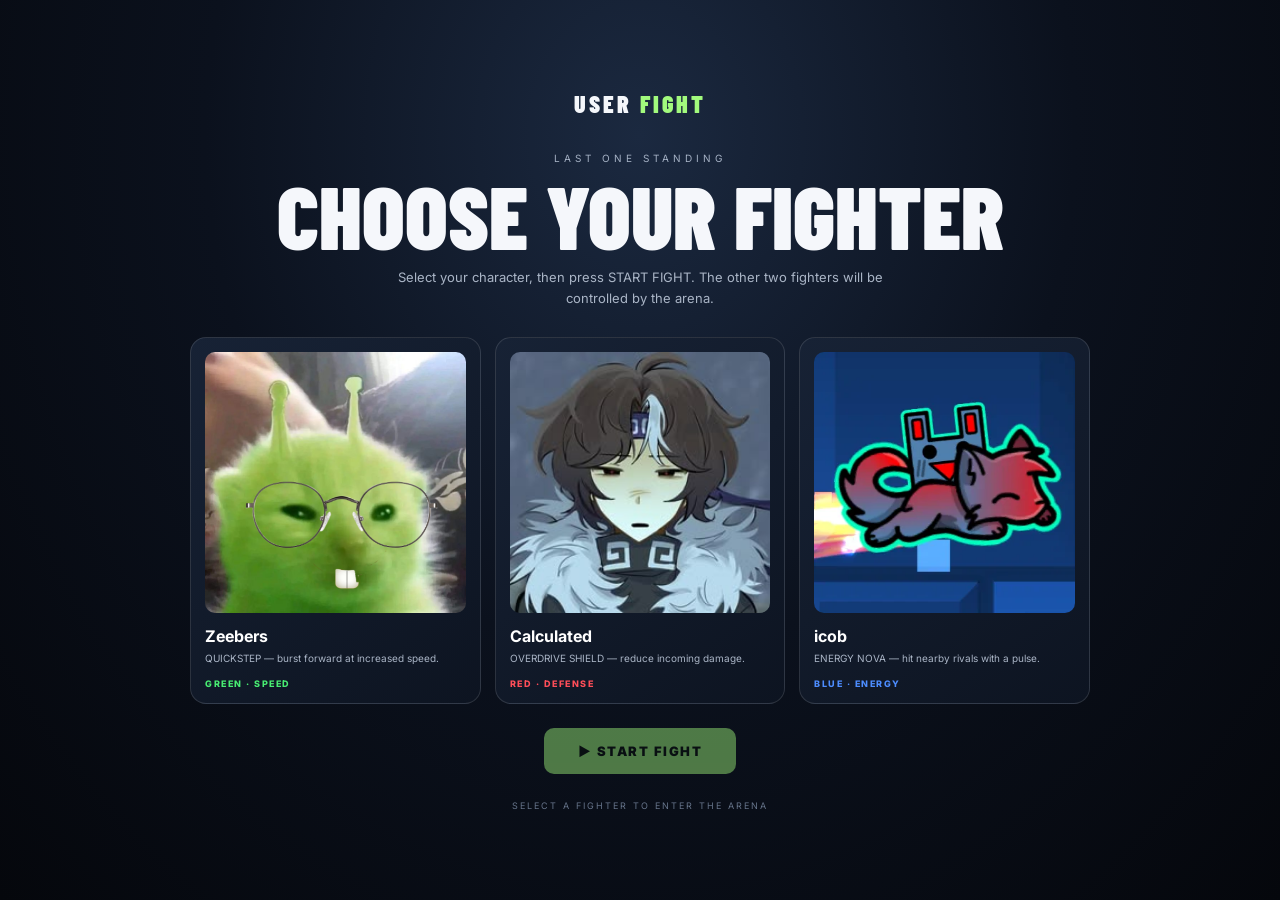
==== commit 626af4cf: "Move start fight flow to fighter selection screen" ====
--- a/index.html
+++ b/index.html
@@ -1,14 +1,59 @@
 <!doctype html>
-<html lang="en"><head><meta charset="utf-8"><meta name="viewport" content="width=device-width,initial-scale=1"><meta name="theme-color" content="#080b12"><title>USER FIGHT — Choose Your Fighter</title>
+<html lang="en">
+<head>
+<meta charset="utf-8">
+<meta name="viewport" content="width=device-width,initial-scale=1">
+<meta name="theme-color" content="#080b12">
+<title>USER FIGHT — Choose Your Fighter</title>
 <style>
 @import url('https://fonts.googleapis.com/css2?family=Barlow+Condensed:wght@600;700;800;900&family=Inter:wght@400;500;600;700;800&display=swap');
-*{box-sizing:border-box}body{margin:0;min-height:100vh;background:radial-gradient(ellipse at 50% 15%,#1b2940 0%,#0b111d 48%,#05070c 100%);color:#f5f7fb;font-family:Inter,system-ui,sans-serif;display:grid;place-items:center;padding:24px}
-main{width:min(900px,100%);text-align:center}.brand{font:900 24px 'Barlow Condensed';letter-spacing:3px}.brand span{color:#a2fa7d}.eyebrow{margin-top:42px;color:#a6b2c5;font-size:10px;letter-spacing:4px}h1{font:900 clamp(54px,10vw,88px)/.9 'Barlow Condensed';margin:12px 0}p{color:#aab5c6;font-size:13px;line-height:1.6;margin:0 auto 28px;max-width:500px}
-.cards{display:grid;grid-template-columns:repeat(3,minmax(0,1fr));gap:14px}.card{display:block;text-decoration:none;text-align:left;padding:14px;border:1px solid #ffffff20;border-radius:16px;background:linear-gradient(145deg,#172235,#0d1421);color:white;transition:.2s}.card:hover{transform:translateY(-5px);border-color:var(--c);box-shadow:0 14px 40px #0007}.card img{display:block;width:100%;aspect-ratio:1;object-fit:cover;border-radius:10px;background:#080b12}.card strong{display:block;margin-top:13px;font-size:16px}.card span{display:block;margin-top:5px;color:#aab5c6;font-size:10px;line-height:1.5}.card em{display:block;margin-top:12px;color:var(--c);font-style:normal;font-size:9px;letter-spacing:1.5px;font-weight:800}.foot{margin-top:26px;color:#66748a;font-size:9px;letter-spacing:2px}
-@media(max-width:600px){body{padding:16px}.eyebrow{margin-top:25px}.cards{gap:8px}.card{padding:8px;border-radius:11px}.card strong{font-size:12px;margin-top:8px}.card span{font-size:9px}.card em{font-size:7px;margin-top:8px}}
-</style></head><body><main><div class="brand">USER <span>FIGHT</span></div><div class="eyebrow">LAST ONE STANDING</div><h1>CHOOSE YOUR FIGHTER</h1><p>Pick who you're playing as. Your character has a unique special ability in the arena.</p>
-<div class="cards">
-<a class="card" href="Zeebers.html" style="--c:#48ed72"><img src="pfp/zeebers.png" alt="Zeebers"><strong>Zeebers</strong><span>QUICKSTEP — burst forward at increased speed.</span><em>GREEN · SPEED</em></a>
-<a class="card" href="Calculated.html" style="--c:#ff4e59"><img src="pfp/calculated.png" alt="Calculated"><strong>Calculated</strong><span>OVERDRIVE SHIELD — reduce incoming damage.</span><em>RED · DEFENSE</em></a>
-<a class="card" href="Icob.html" style="--c:#4d8dff"><img src="pfp/icob.png" alt="icob"><strong>icob</strong><span>ENERGY NOVA — hit nearby rivals with a pulse.</span><em>BLUE · ENERGY</em></a>
-</div><div class="foot">SELECT A FIGHTER TO ENTER THE ARENA</div></main></body></html>+*{box-sizing:border-box}
+body{margin:0;min-height:100vh;background:radial-gradient(ellipse at 50% 15%,#1b2940 0%,#0b111d 48%,#05070c 100%);color:#f5f7fb;font-family:Inter,system-ui,sans-serif;display:grid;place-items:center;padding:24px}
+main{width:min(900px,100%);text-align:center}
+.brand{font:900 24px 'Barlow Condensed';letter-spacing:3px}.brand span{color:#a2fa7d}
+.eyebrow{margin-top:34px;color:#a6b2c5;font-size:10px;letter-spacing:4px}
+h1{font:900 clamp(54px,10vw,88px)/.9 'Barlow Condensed';margin:12px 0}
+p{color:#aab5c6;font-size:13px;line-height:1.6;margin:0 auto 28px;max-width:500px}
+.cards{display:grid;grid-template-columns:repeat(3,minmax(0,1fr));gap:14px}
+.card{display:block;width:100%;text-decoration:none;text-align:left;padding:14px;border:1px solid #ffffff20;border-radius:16px;background:linear-gradient(145deg,#172235,#0d1421);color:white;cursor:pointer;transition:.2s;font:inherit}
+.card:hover{transform:translateY(-5px);border-color:var(--c);box-shadow:0 14px 40px #0007}
+.card.selected{border-color:var(--c);box-shadow:0 0 0 2px var(--c),0 14px 40px #0007}
+.card img{display:block;width:100%;aspect-ratio:1;object-fit:cover;border-radius:10px;background:#080b12}
+.card strong{display:block;margin-top:13px;font-size:16px}
+.card span{display:block;margin-top:5px;color:#aab5c6;font-size:10px;line-height:1.5}
+.card em{display:block;margin-top:12px;color:var(--c);font-style:normal;font-size:9px;letter-spacing:1.5px;font-weight:800}
+#startFight{display:block;margin:24px auto 0;padding:15px 34px;border:0;border-radius:10px;background:#a2fa7d;color:#09110a;font:900 13px Inter;letter-spacing:1.5px;cursor:pointer;opacity:.45}
+#startFight:enabled{opacity:1}#startFight:enabled:hover{background:#c1ff9f;transform:translateY(-2px)}
+.foot{margin-top:26px;color:#66748a;font-size:9px;letter-spacing:2px}
+@media(max-width:600px){body{padding:16px}.eyebrow{margin-top:25px}.cards{gap:8px}.card{padding:8px;border-radius:11px}.card strong{font-size:12px;margin-top:8px}.card span{font-size:9px}.card em{font-size:7px;margin-top:8px}#startFight{margin-top:18px;width:100%}}
+</style>
+</head>
+<body>
+<main>
+ <div class="brand">USER <span>FIGHT</span></div>
+ <div class="eyebrow">LAST ONE STANDING</div>
+ <h1>CHOOSE YOUR FIGHTER</h1>
+ <p>Select your character, then press START FIGHT. The other two fighters will be controlled by the arena.</p>
+ <div class="cards">
+  <button class="card" type="button" data-page="Zeebers.html" style="--c:#48ed72"><img src="pfp/zeebers.png" alt="Zeebers"><strong>Zeebers</strong><span>QUICKSTEP — burst forward at increased speed.</span><em>GREEN · SPEED</em></button>
+  <button class="card" type="button" data-page="Calculated.html" style="--c:#ff4e59"><img src="pfp/calculated.png" alt="Calculated"><strong>Calculated</strong><span>OVERDRIVE SHIELD — reduce incoming damage.</span><em>RED · DEFENSE</em></button>
+  <button class="card" type="button" data-page="Icob.html" style="--c:#4d8dff"><img src="pfp/icob.png" alt="icob"><strong>icob</strong><span>ENERGY NOVA — hit nearby rivals with a pulse.</span><em>BLUE · ENERGY</em></button>
+ </div>
+ <button id="startFight" type="button" disabled>▶ START FIGHT</button>
+ <div class="foot">SELECT A FIGHTER TO ENTER THE ARENA</div>
+</main>
+<script>
+let selectedPage='';
+const cards=[...document.querySelectorAll('.card')];
+const startButton=document.querySelector('#startFight');
+cards.forEach(card=>card.addEventListener('click',()=>{
+ selectedPage=card.dataset.page;
+ cards.forEach(item=>item.classList.toggle('selected',item===card));
+ startButton.disabled=false;
+}));
+startButton.addEventListener('click',()=>{
+ if(selectedPage) location.href=selectedPage+'?start=1';
+});
+</script>
+</body>
+</html>
